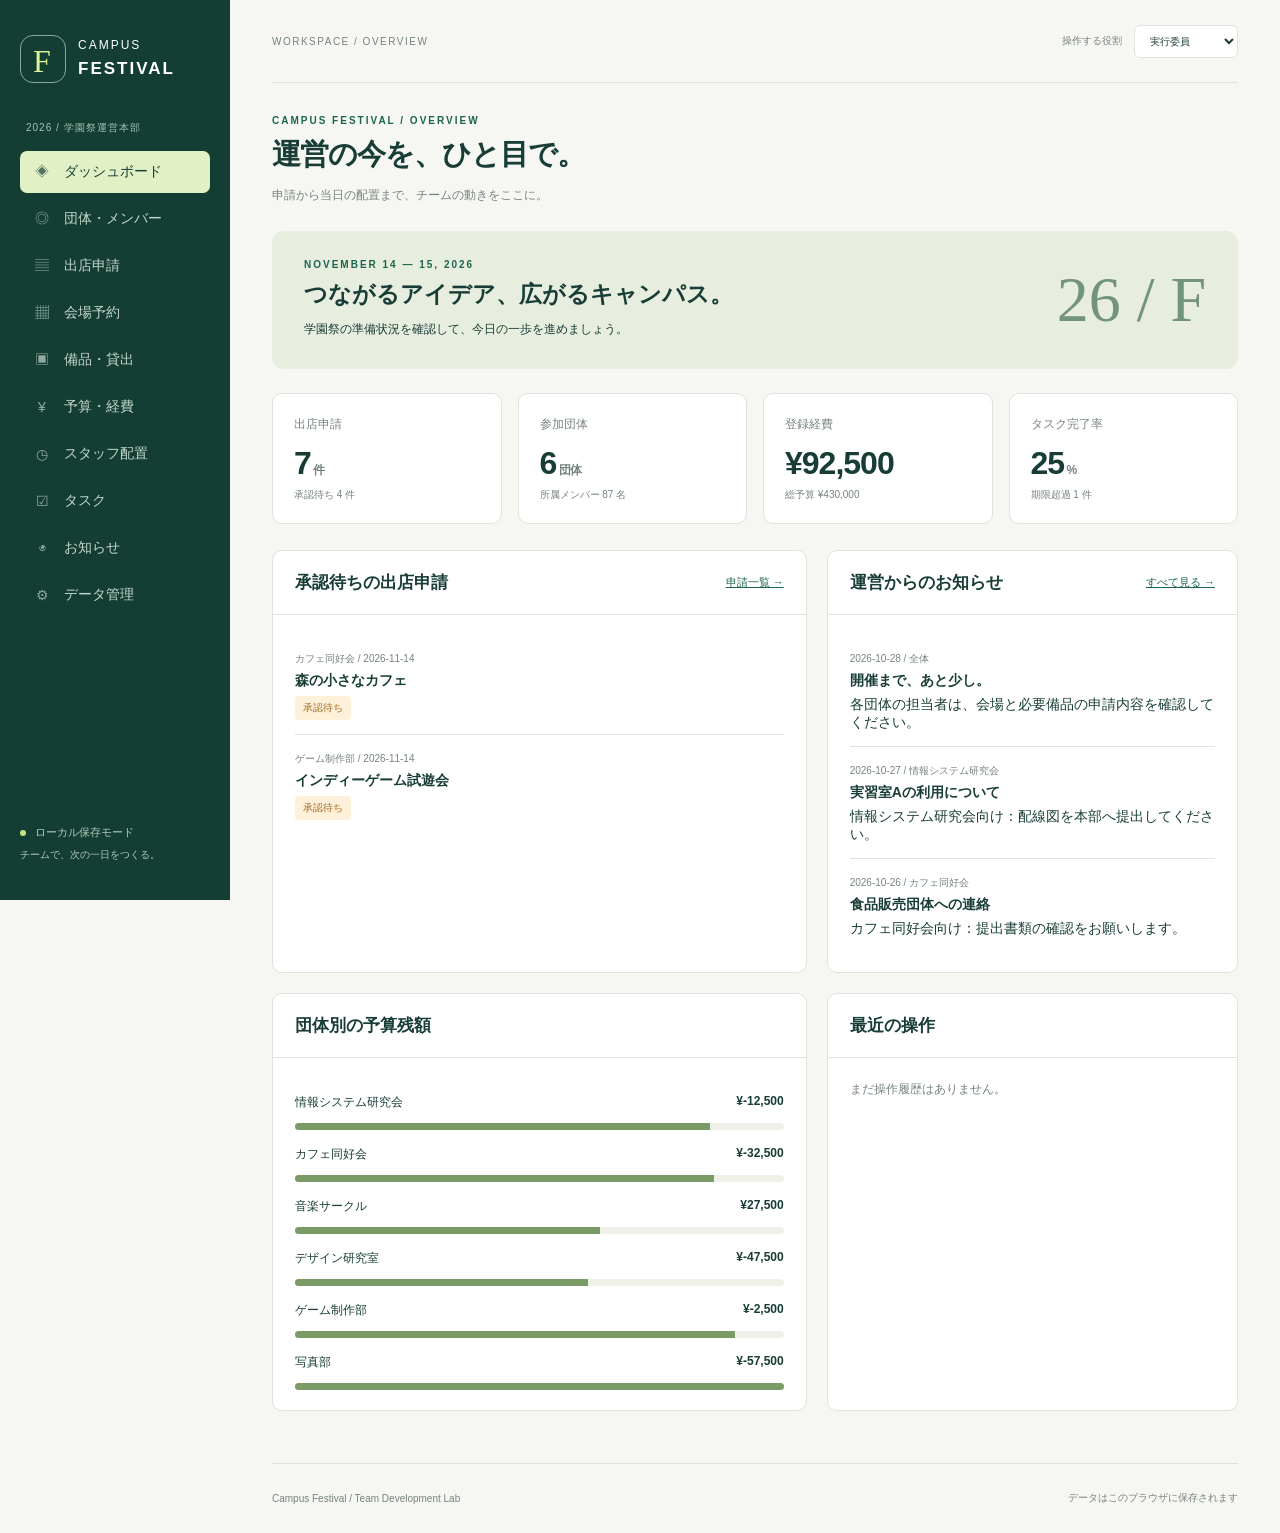
==== index.html @ 31d95aab "main" ====
<!doctype html>
<html lang="ja">
  <head>
    <meta charset="utf-8" />
    <meta name="viewport" content="width=device-width,initial-scale=1" />
    <title>Campus Festival — 運営デスク</title>
    <link rel="stylesheet" href="assets/style.css" />
  </head>
  <body>
    <aside class="sidebar">
      <a class="brand" href="#dashboard"
        ><span class="brand-icon">F</span
        ><span>CAMPUS<br /><b>FESTIVAL</b></span></a
      >
      <div class="workspace-label">2026 / 学園祭運営本部</div>
      <nav id="nav"></nav>
      <div class="side-bottom">
        <span class="live-dot"></span> ローカル保存モード<br /><small
          >チームで、次の一日をつくる。</small
        >
      </div>
    </aside>
    <main>
      <header>
        <div id="breadcrumb">WORKSPACE / OVERVIEW</div>
        <label class="role-picker"
          >操作する役割
          <select id="role">
            <option value="admin">実行委員</option>
            <option value="leader">団体代表</option>
            <option value="staff">一般スタッフ</option>
          </select></label
        >
      </header>
      <section id="content"></section>
      <footer>
        Campus Festival / Team Development Lab
        <span>データはこのブラウザに保存されます</span>
      </footer>
    </main>
    <div id="toast" role="status"></div>
    <dialog id="editor">
      <form id="edit-form">
        <div class="dialog-head">
          <h2 id="dialog-title"></h2>
          <button
            type="button"
            id="close-dialog"
            class="icon-button"
            aria-label="閉じる"
          >
            ×
          </button>
        </div>
        <div id="form-fields"></div>
        <div class="dialog-actions">
          <button type="button" id="cancel-dialog" class="secondary">
            キャンセル</button
          ><button type="submit">保存する</button>
        </div>
      </form>
    </dialog>
    <script src="assets/seed.js"></script>
    <script src="assets/domain.js"></script>
    <script src="assets/app.js"></script>
  </body>
</html>
---- assets/style.css ----
@charset "UTF-8";
:root {
  --ink: #183d36;
  --muted: #76837e;
  --paper: #f6f7f2;
  --line: #dde4dc;
  --green: #1b654f;
  --lime: #dcf396;
  --orange: #d77a43;
}
* {
  box-sizing: border-box;
}
body {
  margin: 0;
  font-family: "Segoe UI", "Yu Gothic UI", Meiryo, sans-serif;
  background: var(--paper);
  color: var(--ink);
  font-size: 14px;
}
button,
input,
select,
textarea {
  font: inherit;
}
button,
a,
input,
select {
  touch-action: manipulation;
}
button {
  border: 0;
  background: var(--green);
  color: white;
  padding: 10px 18px;
  border-radius: 7px;
  cursor: pointer;
  font-weight: 600;
}
button:hover {
  filter: brightness(0.94);
}
button:focus-visible,
a:focus-visible {
  outline: 3px solid #d29a36;
  outline-offset: 3px;
}
button.secondary {
  background: white;
  border: 1px solid var(--line);
  color: var(--ink);
}
button.danger {
  background: #fff0e9;
  color: #a34426;
}
button.small {
  padding: 6px 10px;
  font-size: 12px;
}
button:disabled {
  opacity: 0.45;
  cursor: default;
}
a {
  color: var(--green);
}
.sidebar {
  width: 230px;
  position: fixed;
  inset: 0 auto 0 0;
  background: #143e33;
  color: #e2eee5;
  padding: 35px 20px;
  display: flex;
  flex-direction: column;
}
.brand {
  display: flex;
  gap: 12px;
  align-items: center;
  color: white;
  text-decoration: none;
  letter-spacing: 2px;
  font-size: 12px;
  line-height: 1.6;
}
.brand b {
  font-size: 17px;
}
.brand-icon {
  width: 46px;
  height: 48px;
  border: 1px solid #8ba998;
  border-radius: 13px;
  display: grid;
  place-items: center;
  color: var(--lime);
  font-size: 32px;
  font-family: Georgia, serif;
}
.workspace-label {
  font-size: 10px;
  letter-spacing: 1px;
  color: #a8c3b5;
  margin: 38px 6px 16px;
}
nav {
  display: grid;
  gap: 5px;
}
nav a {
  text-decoration: none;
  color: #c6d8cd;
  padding: 12px;
  border-radius: 7px;
  display: flex;
  gap: 12px;
  align-items: center;
}
nav a.active {
  background: #e1f0c5;
  color: #183d36;
}
nav a:hover {
  background: #2a5345;
}
nav a.active:hover {
  background: #e1f0c5;
}
.nav-icon {
  opacity: 0.7;
  width: 20px;
  text-align: center;
}
.side-bottom {
  margin-top: auto;
  font-size: 11px;
  color: #b4c9bb;
  line-height: 2;
}
.side-bottom small {
  font-size: 10px;
}
.live-dot {
  display: inline-block;
  width: 6px;
  height: 6px;
  background: #c6e387;
  border-radius: 50%;
  margin-right: 6px;
}
main {
  margin-left: 230px;
  padding: 0 42px;
}
header {
  height: 83px;
  display: flex;
  align-items: center;
  justify-content: space-between;
  border-bottom: 1px solid var(--line);
  font-size: 10px;
  letter-spacing: 1.5px;
  color: var(--muted);
}
.role-picker {
  display: flex;
  gap: 12px;
  align-items: center;
  letter-spacing: 0;
}
select,
input,
textarea {
  border: 1px solid var(--line);
  border-radius: 6px;
  padding: 9px 11px;
  background: white;
  color: var(--ink);
  max-width: 100%;
}
textarea {
  resize: vertical;
  min-height: 85px;
}
#content {
  min-height: calc(100vh - 155px);
  padding: 32px 0;
}
.page-head {
  display: flex;
  justify-content: space-between;
  align-items: center;
  gap: 16px;
  margin-bottom: 24px;
}
.eyebrow {
  letter-spacing: 2px;
  color: var(--green);
  font-size: 10px;
  font-weight: 700;
  margin-bottom: 9px;
}
h1 {
  margin: 0 0 9px;
  font-size: 29px;
  letter-spacing: -1px;
  font-weight: 650;
}
h2 {
  font-size: 17px;
  margin: 0;
}
p {
  line-height: 1.9;
}
.subtitle {
  margin: 0;
  color: var(--muted);
  font-size: 12px;
}
.hero {
  background: #e7eddf;
  border-radius: 12px;
  padding: 28px 32px;
  display: flex;
  justify-content: space-between;
  align-items: center;
  margin-bottom: 24px;
  gap: 20px;
}
.hero h2 {
  font-size: 23px;
  margin-bottom: 8px;
}
.hero p {
  font-size: 12px;
  margin: 0;
}
.hero-mark {
  font-family: Georgia, serif;
  font-size: 64px;
  color: #72947a;
  line-height: 1;
}
.stats {
  display: grid;
  grid-template-columns: repeat(4, 1fr);
  gap: 16px;
  margin-bottom: 26px;
}
.stat {
  background: white;
  border: 1px solid var(--line);
  border-radius: 10px;
  padding: 21px;
}
.stat small {
  color: var(--muted);
  font-size: 12px;
}
.stat strong {
  display: block;
  font-size: 32px;
  font-weight: 600;
  letter-spacing: -1px;
  margin: 12px 0 6px;
}
.stat .hint {
  font-size: 10px;
  color: var(--muted);
}
.grid2 {
  display: grid;
  grid-template-columns: 1.3fr 1fr;
  gap: 20px;
}
.panel {
  background: white;
  border: 1px solid var(--line);
  border-radius: 10px;
  overflow: hidden;
  margin-bottom: 20px;
}
.panel-title {
  padding: 20px 22px;
  border-bottom: 1px solid var(--line);
  display: flex;
  justify-content: space-between;
  align-items: center;
}
.panel-title a {
  font-size: 11px;
}
.panel-body {
  padding: 20px 22px;
}
.toolbar {
  display: flex;
  justify-content: space-between;
  gap: 12px;
  flex-wrap: wrap;
  margin-bottom: 16px;
}
.filters,
.actions {
  display: flex;
  gap: 8px;
  flex-wrap: wrap;
  align-items: center;
}
.filters input {
  width: 240px;
}
.table-scroll {
  overflow: auto;
}
table {
  border-collapse: collapse;
  width: 100%;
  white-space: nowrap;
}
th {
  text-align: left;
  background: #f5f7f1;
  font-size: 10px;
  letter-spacing: 0.3px;
  font-weight: 600;
  color: #6d7d73;
  padding: 13px 18px;
}
td {
  padding: 15px 18px;
  border-top: 1px solid #edf0e9;
  font-size: 12px;
}
td.description {
  white-space: normal;
  min-width: 200px;
  max-width: 340px;
  line-height: 1.7;
}
tr:hover td {
  background: #fafbf7;
}
.badge {
  font-size: 10px;
  padding: 5px 8px;
  border-radius: 4px;
  background: #edf1ec;
  color: #607467;
  display: inline-block;
}
.badge.approved,
.badge.done,
.badge.returned {
  background: #e1f0e0;
  color: #316346;
}
.badge.submitted,
.badge.active {
  background: #fff0d9;
  color: #a26d23;
}
.badge.rejected,
.badge.cancelled {
  background: #f8e8e0;
  color: #a25f43;
}
.empty {
  text-align: center;
  padding: 45px;
  color: var(--muted);
}
.notice-row {
  padding: 14px 0;
  border-bottom: 1px solid var(--line);
}
.notice-row:last-child {
  border: 0;
}
.notice-row small {
  color: var(--muted);
  font-size: 10px;
}
.notice-row b {
  display: block;
  margin: 6px 0;
  font-weight: 600;
}
.progress {
  height: 7px;
  background: #edf1e8;
  border-radius: 4px;
  overflow: hidden;
  margin-top: 12px;
}
.progress span {
  height: 100%;
  display: block;
  background: #7a9b65;
}
.metric-line {
  display: flex;
  justify-content: space-between;
  margin: 16px 0 8px;
  font-size: 12px;
}
footer {
  height: 70px;
  border-top: 1px solid var(--line);
  display: flex;
  align-items: center;
  justify-content: space-between;
  color: var(--muted);
  font-size: 10px;
}
dialog {
  border: 1px solid var(--line);
  border-radius: 12px;
  width: 580px;
  max-width: 94vw;
  padding: 26px;
  max-height: 90vh;
  overflow: auto;
  color: var(--ink);
}
dialog::backdrop {
  background: #17372f88;
}
.dialog-head {
  display: flex;
  align-items: center;
  justify-content: space-between;
  margin-bottom: 20px;
}
.icon-button {
  background: transparent;
  color: var(--ink);
  font-size: 22px;
  padding: 0 6px;
}
.field {
  display: grid;
  gap: 7px;
  margin: 14px 0;
}
.field label {
  font-size: 12px;
}
.field input,
.field select,
.field textarea {
  width: 100%;
}
.field small {
  color: var(--muted);
  font-size: 10px;
}
.dialog-actions {
  display: flex;
  justify-content: flex-end;
  gap: 10px;
  margin-top: 24px;
}
#toast {
  position: fixed;
  bottom: 24px;
  left: calc(50% + 100px);
  transform: translateX(-50%);
  padding: 13px 24px;
  background: #173f33;
  color: white;
  border-radius: 8px;
  display: none;
  z-index: 10;
  max-width: 80vw;
}
.help {
  padding: 16px 20px;
  border-left: 3px solid #9eaf7b;
  background: #eef2e6;
  font-size: 12px;
  line-height: 1.9;
  margin-bottom: 20px;
}
.settings-grid {
  display: grid;
  grid-template-columns: 1fr 1fr;
  gap: 20px;
}
.mono {
  font-variant-numeric: tabular-nums;
}
.report-page {
  background: #f4f5f0;
}
.report-page main {
  margin: 0 auto;
  max-width: 1150px;
  padding: 35px;
}
.report-card {
  background: white;
  border: 1px solid var(--line);
  border-radius: 9px;
  padding: 22px;
  margin: 14px 0;
}
.report-card h2 {
  margin: 9px 0;
  font-size: 17px;
}
.report-card p {
  font-size: 13px;
  white-space: pre-wrap;
}
.report-card small {
  color: var(--muted);
}
.report-card details {
  font-size: 12px;
  line-height: 1.9;
}
.report-card summary {
  cursor: pointer;
  color: var(--green);
}
@media (max-width: 1100px) {
  main {
    padding: 0 24px;
  }
  .sidebar {
    width: 200px;
  }
  main {
    margin-left: 200px;
  }
  .stats {
    grid-template-columns: repeat(2, 1fr);
  }
  .grid2 {
    grid-template-columns: 1fr;
  }
}
@media (max-width: 720px) {
  .sidebar {
    position: relative;
    width: 100%;
    padding: 18px;
  }
  .brand {
    margin-bottom: 16px;
  }
  .workspace-label,
  .side-bottom {
    display: none;
  }
  nav {
    display: flex;
    overflow: auto;
  }
  nav a {
    white-space: nowrap;
    font-size: 12px;
    padding: 8px;
  }
  .nav-icon {
    display: none;
  }
  main {
    margin-left: 0;
    padding: 0 16px;
  }
  header {
    height: 65px;
    letter-spacing: 0;
  }
  h1 {
    font-size: 24px;
  }
  .hero {
    padding: 20px;
  }
  .hero-mark {
    display: none;
  }
  .stats {
    gap: 10px;
  }
  .stat {
    padding: 16px;
  }
  .stat strong {
    font-size: 26px;
  }
  .settings-grid {
    grid-template-columns: 1fr;
  }
  .page-head {
    align-items: flex-start;
  }
  footer span {
    display: none;
  }
  #toast {
    left: 50%;
  }
  .report-page main {
    padding: 20px;
  }
}
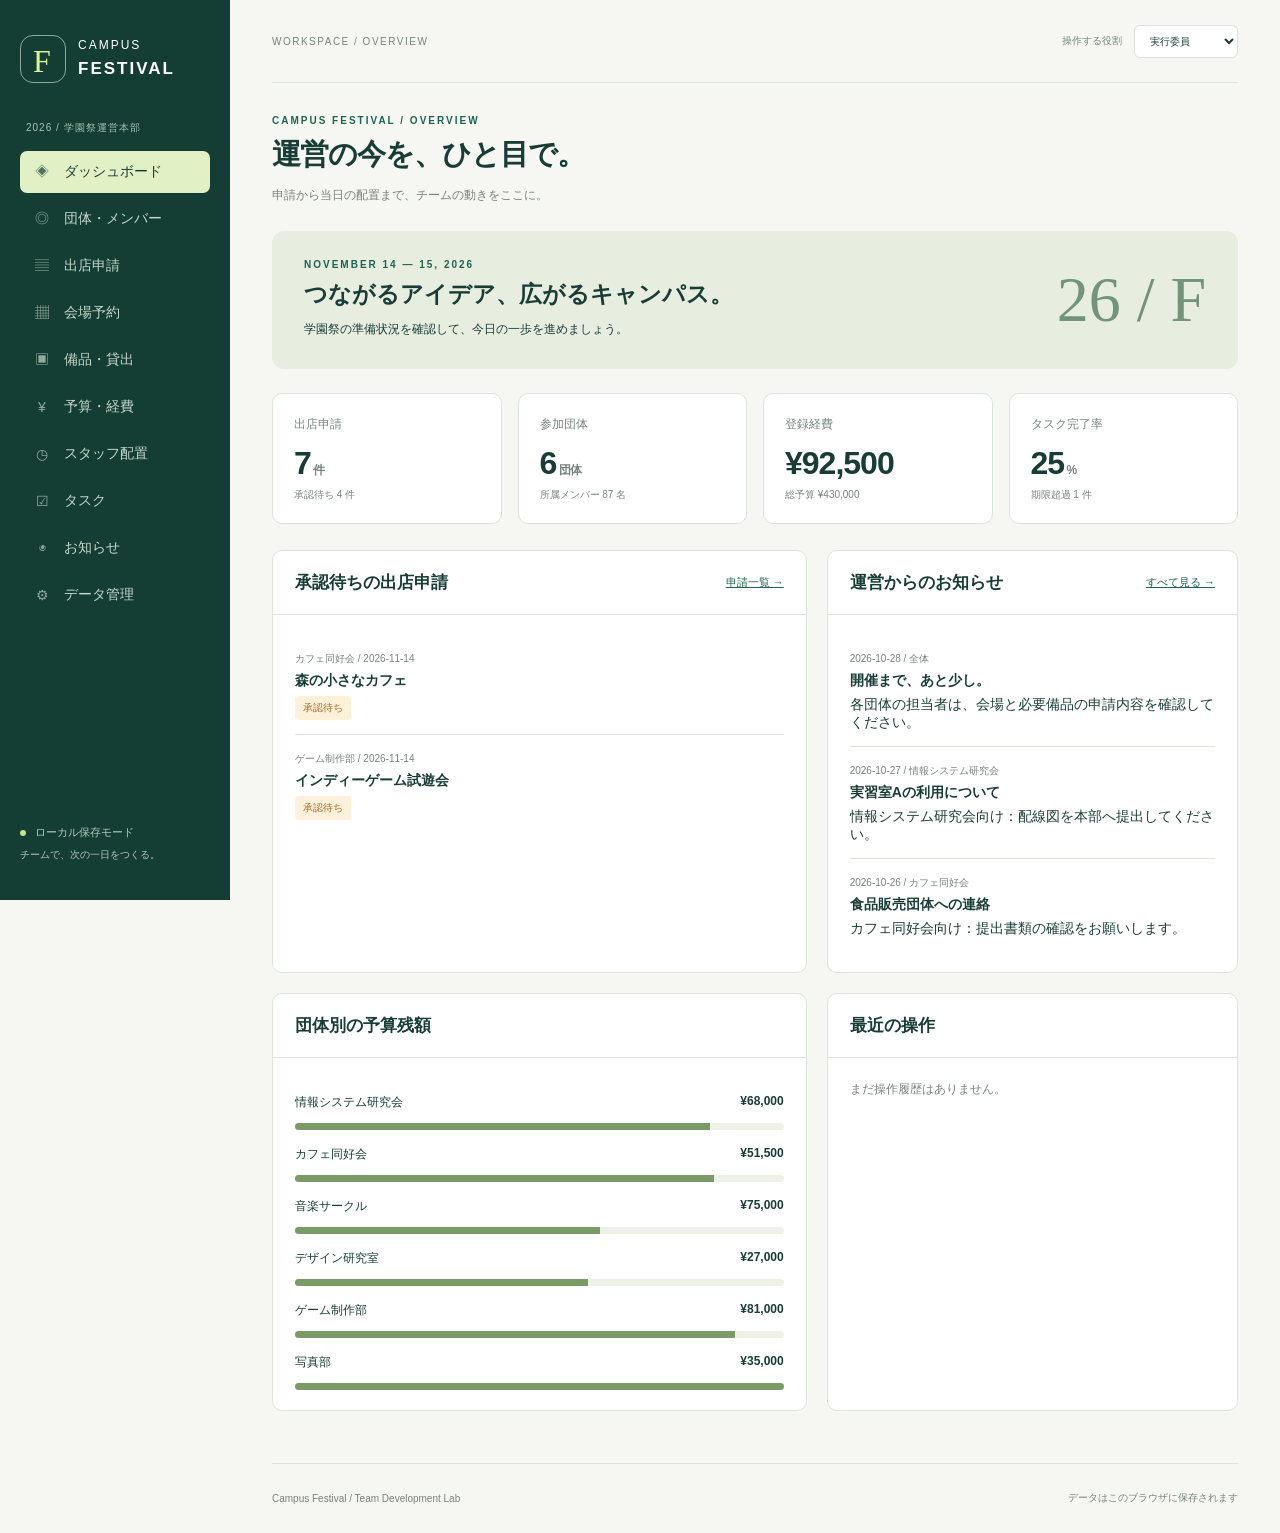
==== commit ae064b60: "保存容量不足に関連する諸問題の解決" ====
--- a/index.html
+++ b/index.html
@@ -53,6 +53,7 @@
           </button>
         </div>
         <div id="form-fields"></div>
+        <p id="form-status" class="subtitle" role="status" aria-live="polite"></p>
         <div class="dialog-actions">
           <button type="button" id="cancel-dialog" class="secondary">
             キャンセル</button
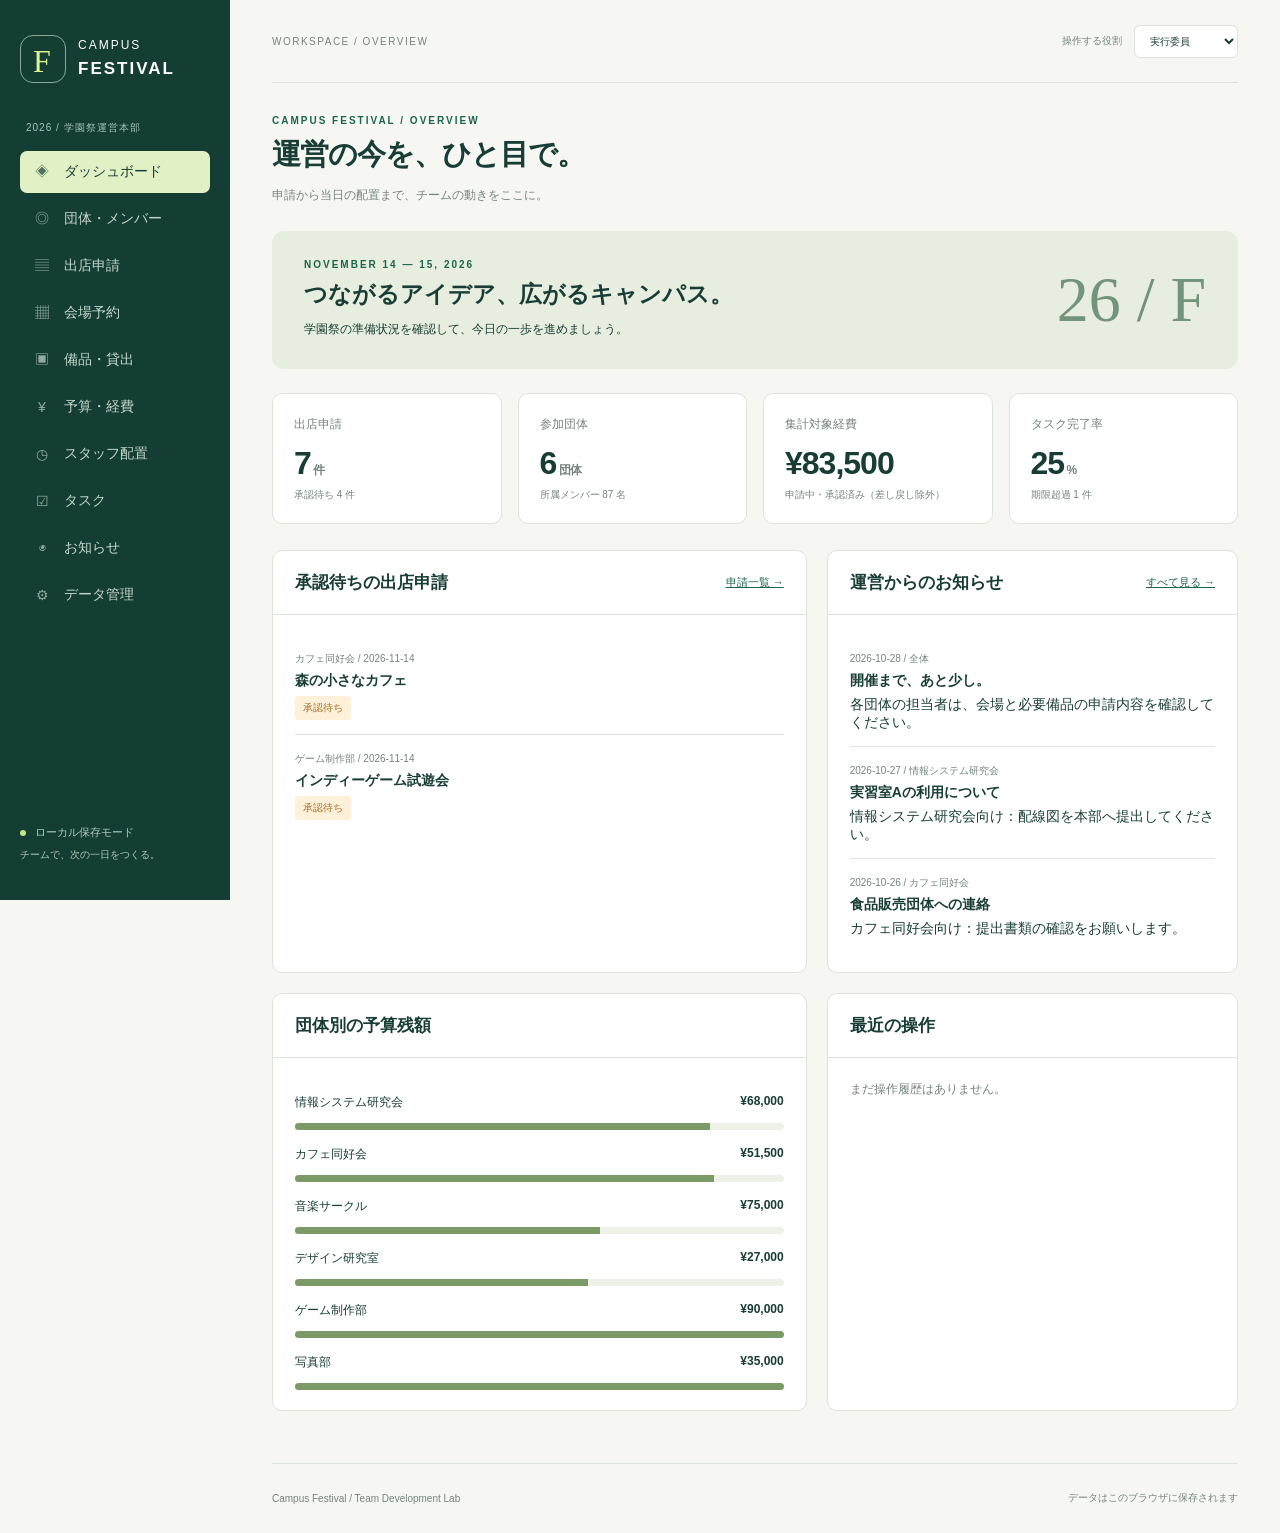
==== commit 8e5fe4be: "Merge pull request #32 from f25ba038/f25aa014 CF-003 を修正しました" ====
--- a/index.html
+++ b/index.html
@@ -53,7 +53,6 @@
           </button>
         </div>
         <div id="form-fields"></div>
-        <p id="form-status" class="subtitle" role="status" aria-live="polite"></p>
         <div class="dialog-actions">
           <button type="button" id="cancel-dialog" class="secondary">
             キャンセル</button
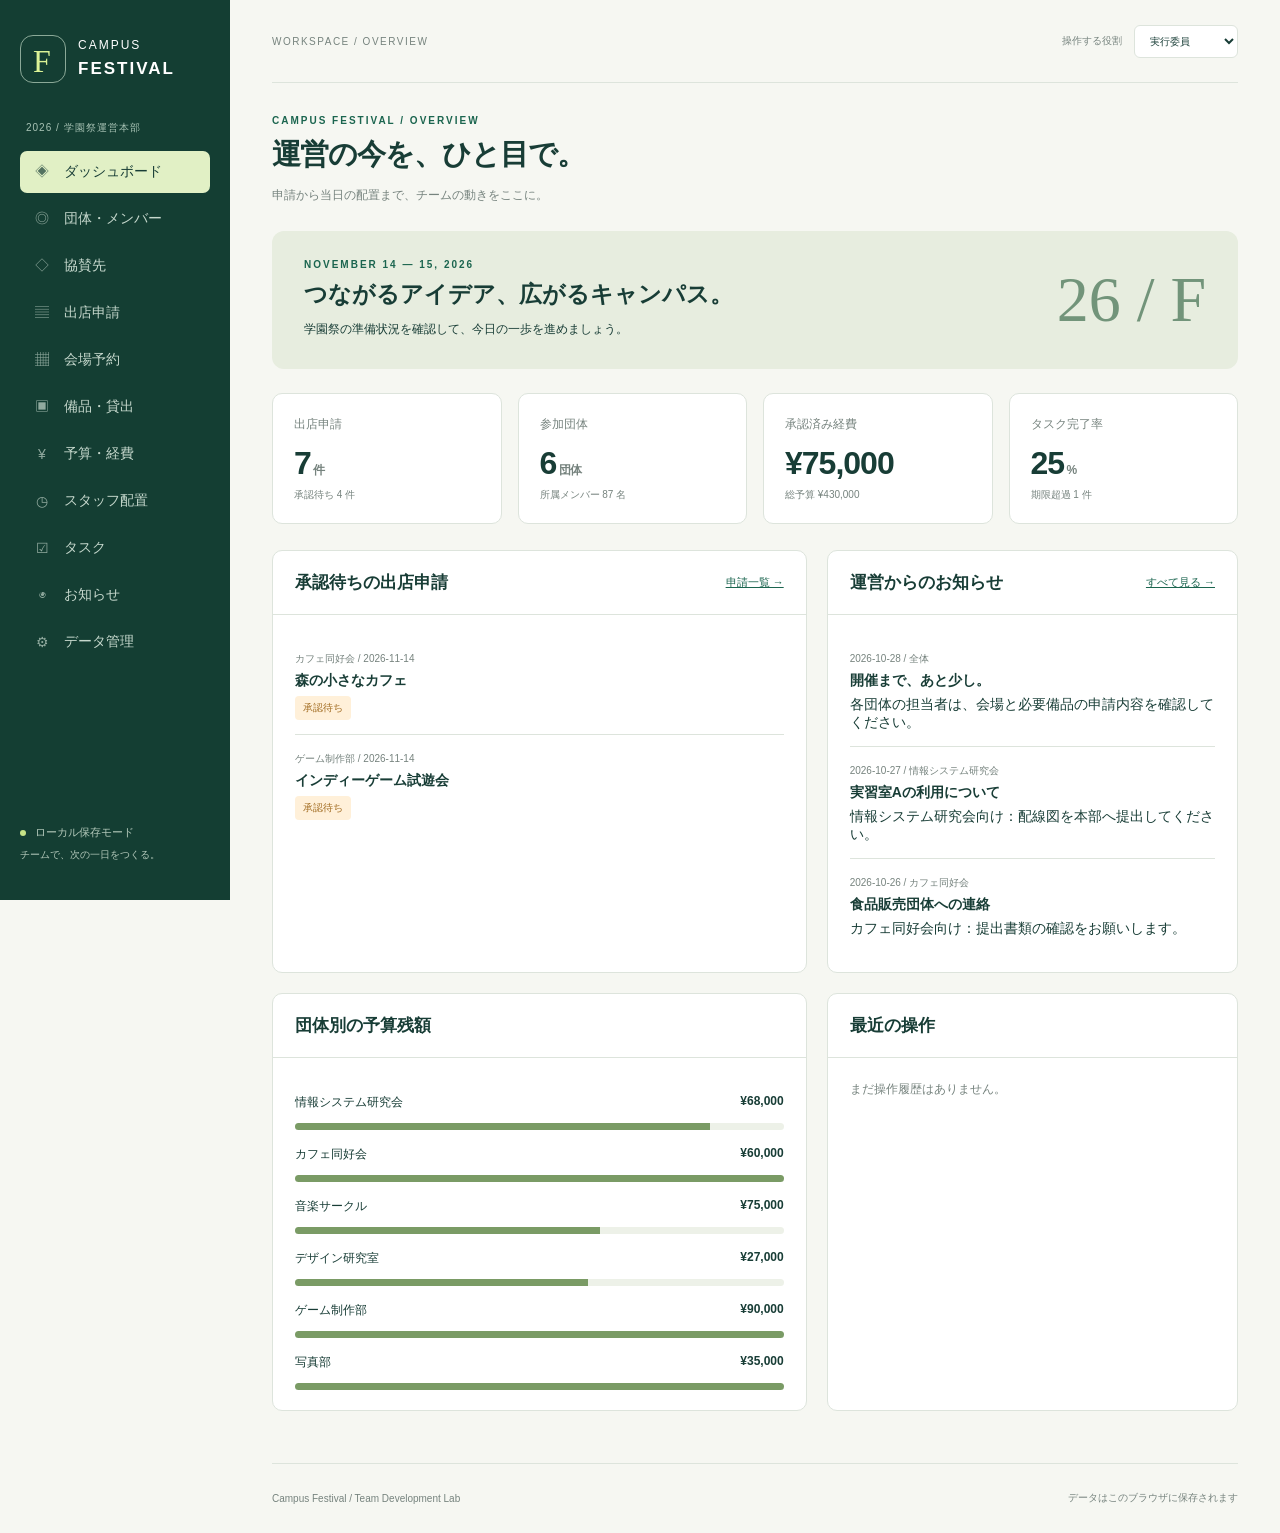
==== commit 9aa620e4: "名前削除画面で、対象とその関連情報を表示する" ====
--- a/index.html
+++ b/index.html
@@ -60,6 +60,29 @@
         </div>
       </form>
     </dialog>
+    <dialog id="delete-confirm" aria-labelledby="delete-title">
+      <div class="dialog-head">
+        <h2 id="delete-title">削除の確認</h2>
+        <button
+          type="button"
+          id="cancel-delete-close"
+          class="icon-button"
+          aria-label="閉じる"
+        >
+          ×
+        </button>
+      </div>
+      <p id="delete-message"></p>
+      <dl id="delete-details" class="delete-details"></dl>
+      <div class="dialog-actions">
+        <button type="button" id="cancel-delete" class="secondary">
+          キャンセル
+        </button>
+        <button type="button" id="confirm-delete" class="danger">
+          削除する
+        </button>
+      </div>
+    </dialog>
     <script src="assets/seed.js"></script>
     <script src="assets/domain.js"></script>
     <script src="assets/app.js"></script>
--- a/assets/style.css
+++ b/assets/style.css
@@ -465,6 +465,23 @@
   justify-content: flex-end;
   gap: 10px;
   margin-top: 24px;
+}
+.delete-details {
+  display: grid;
+  grid-template-columns: minmax(90px, 0.35fr) minmax(0, 1fr);
+  gap: 10px 16px;
+  margin: 20px 0;
+  padding: 16px;
+  border-radius: 8px;
+  background: #f5f7f2;
+}
+.delete-details dt {
+  color: var(--muted);
+  font-size: 12px;
+}
+.delete-details dd {
+  margin: 0;
+  overflow-wrap: anywhere;
 }
 #toast {
   position: fixed;
@@ -529,6 +546,33 @@
   cursor: pointer;
   color: var(--green);
 }
+.public-sponsors-page {
+  min-height: 100vh;
+}
+.public-sponsors-page main {
+  margin: 0 auto;
+  max-width: 900px;
+  padding: 48px 24px;
+}
+.public-sponsors-page header {
+  height: auto;
+  display: block;
+  border: 0;
+  letter-spacing: 0;
+}
+.sponsor-card {
+  background: white;
+  border: 1px solid var(--line);
+  border-radius: 10px;
+  padding: 22px;
+  margin: 14px 0;
+}
+.sponsor-card h2 {
+  margin-bottom: 10px;
+}
+.sponsor-card p {
+  white-space: pre-wrap;
+}
 @media (max-width: 1100px) {
   main {
     padding: 0 24px;
